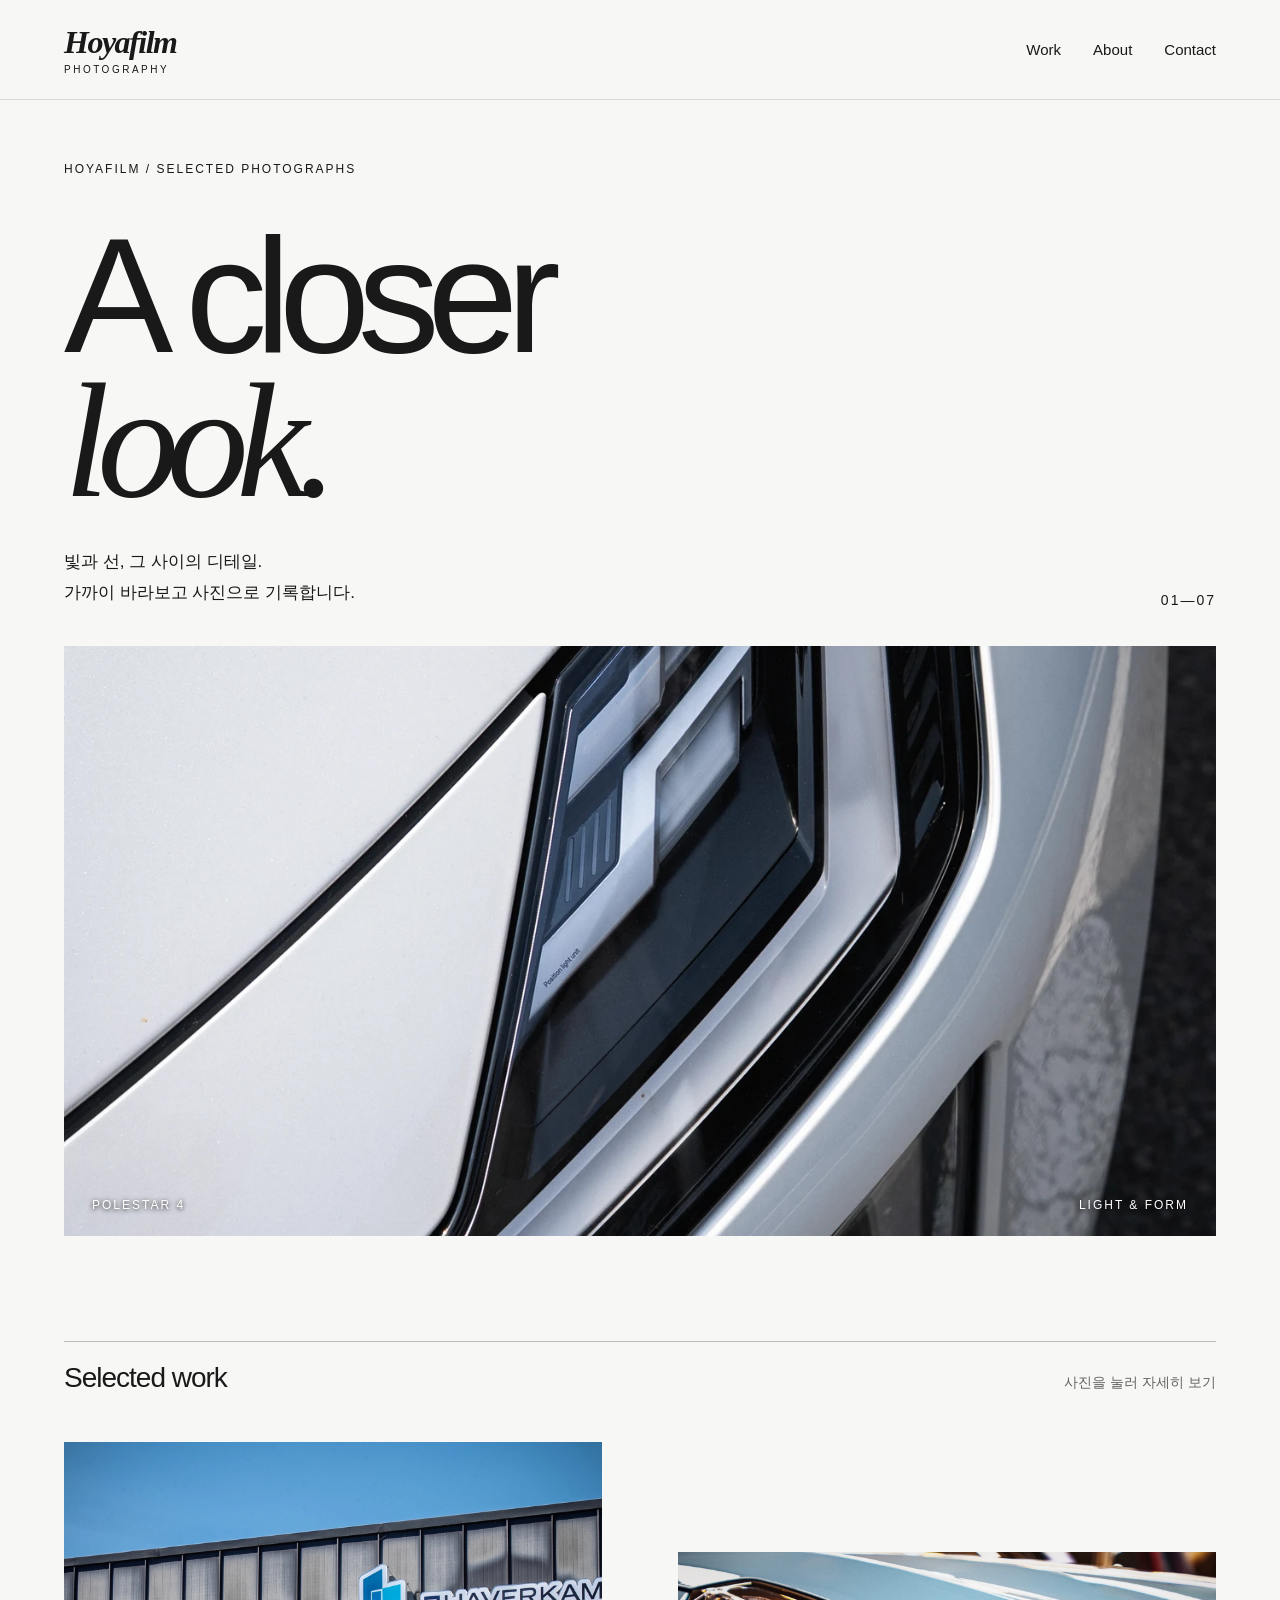
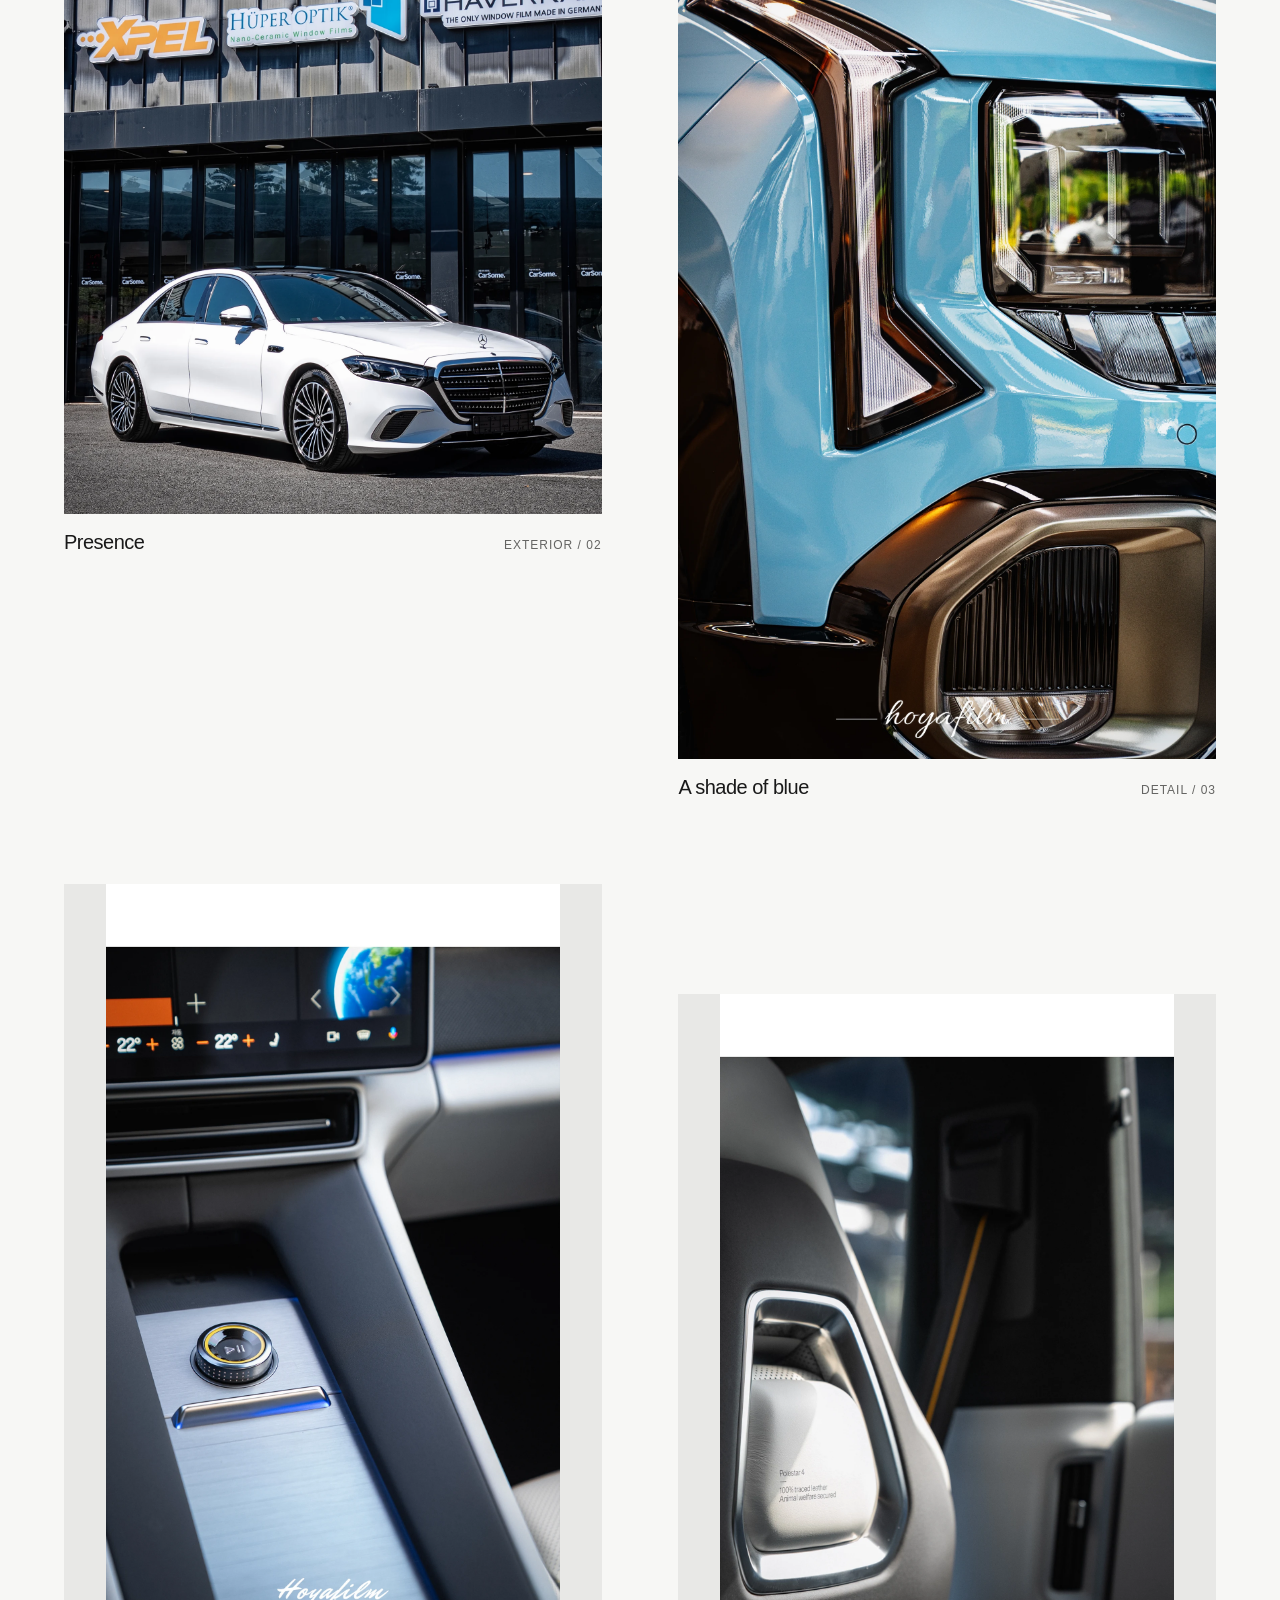
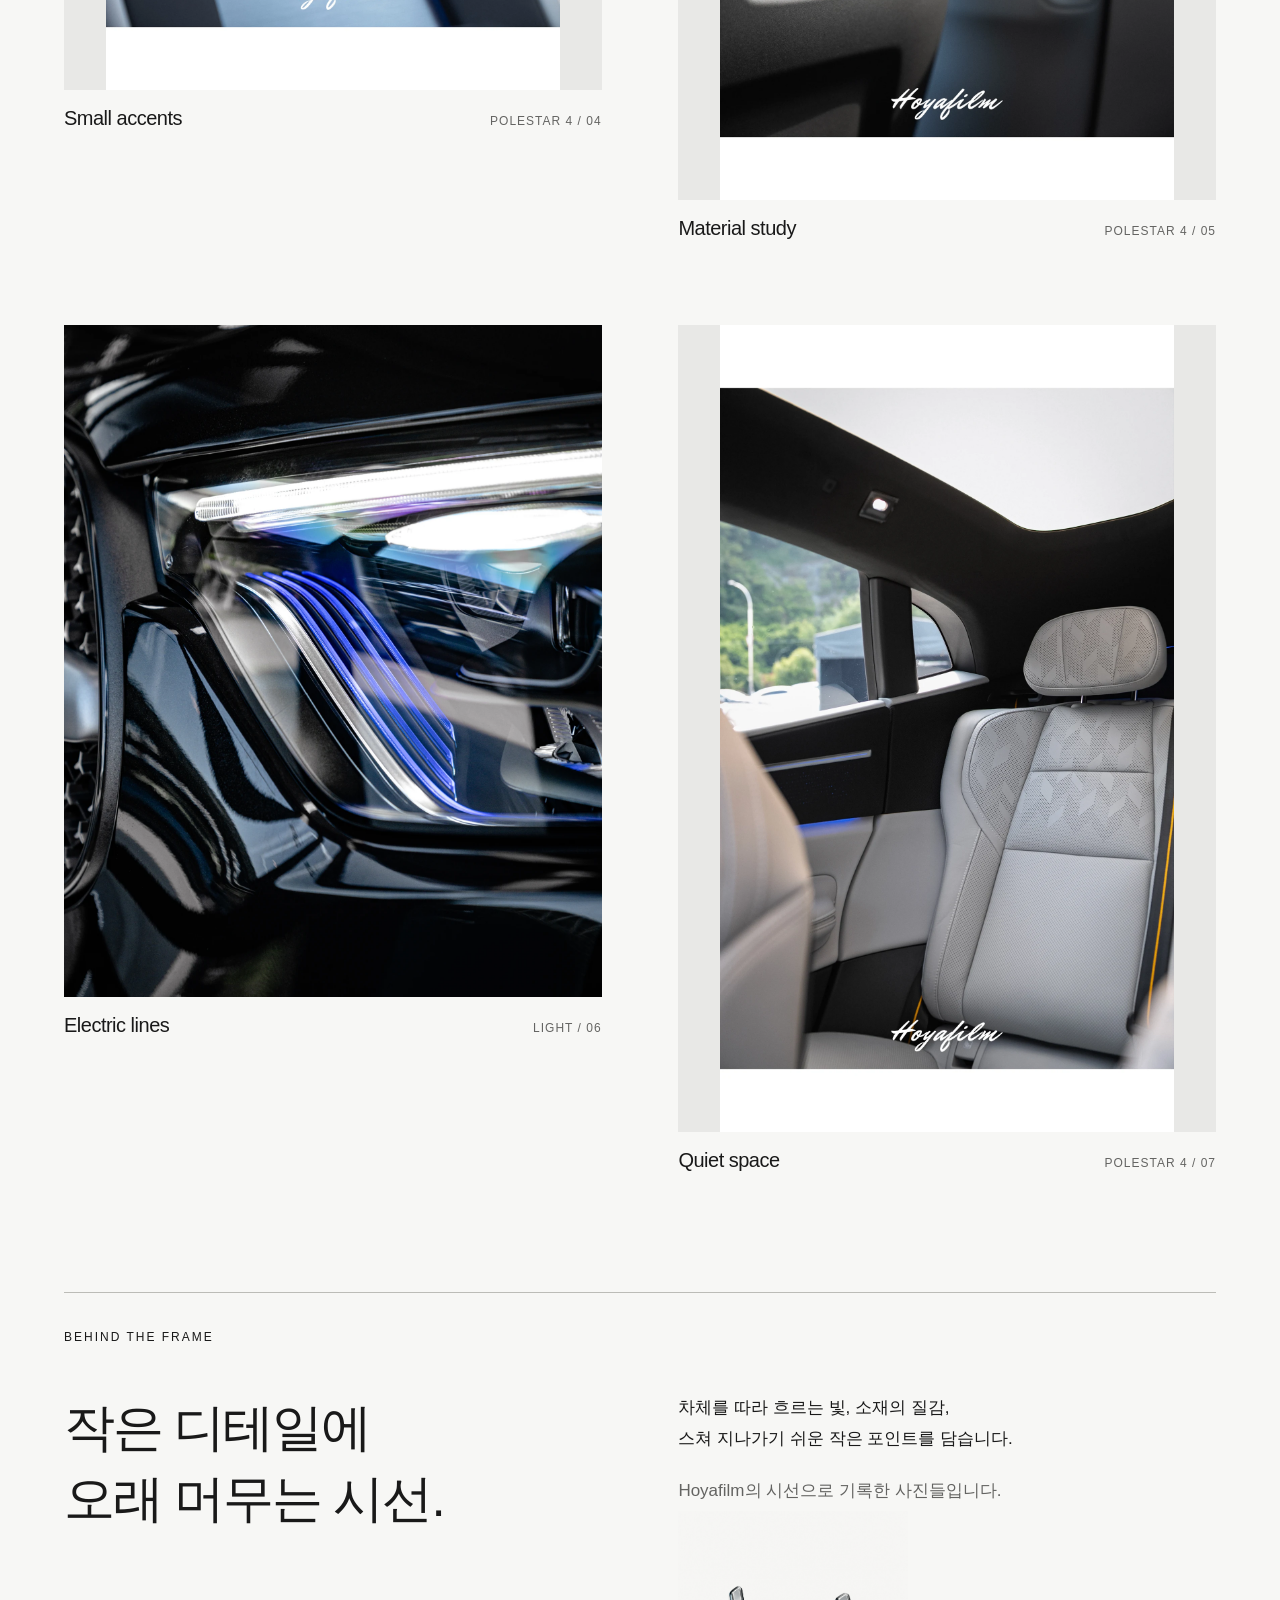
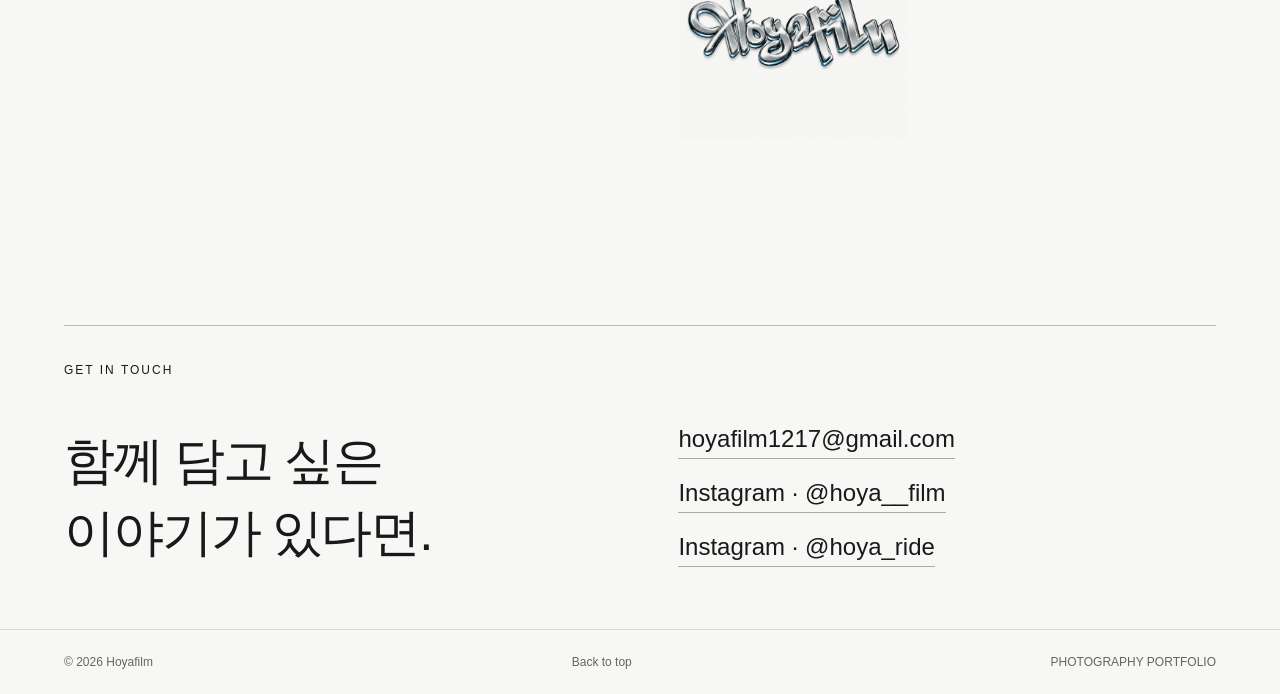
==== index.html @ 0c34497f "Publish Hoyafilm photography portfolio with gallery and contact links" ====
<!doctype html>
<html lang="ko"><head><meta charset="utf-8"><meta name="viewport" content="width=device-width,initial-scale=1"><meta name="description" content="Hoyafilm — 빛과 선, 작은 디테일을 기록하는 사진 포트폴리오."><meta name="theme-color" content="#f7f7f5"><title>Hoyafilm — Photography</title><link rel="icon" href="data:image/svg+xml,%3Csvg xmlns='http://www.w3.org/2000/svg' viewBox='0 0 64 64'%3E%3Crect width='64' height='64' rx='16' fill='%23191919'/%3E%3Ctext x='32' y='46' text-anchor='middle' font-family='serif' font-style='italic' font-size='48' fill='white'%3EH%3C/text%3E%3C/svg%3E"><link rel="stylesheet" href="style.css"></head>
<body><a class="skip" href="#work">작품으로 바로가기</a><header><a class="brand" href="#" aria-label="Hoyafilm 홈">Hoyafilm<span>PHOTOGRAPHY</span></a><nav aria-label="주 메뉴"><a href="#work">Work</a><a href="#about">About</a><a href="#contact">Contact</a></nav></header>
<main><section class="intro"><div class="eyebrow">HOYAFILM / SELECTED PHOTOGRAPHS</div><h1>A closer<br><span>look.</span></h1><div class="intro-bottom"><p>빛과 선, 그 사이의 디테일.<br>가까이 바라보고 사진으로 기록합니다.</p><span class="index">01—07</span></div><div class="hero-image"><button class="photo" data-index="0" aria-label="폴스타 헤드라이트 사진 크게 보기"><img src="assets/polestar-light.webp" alt="흰 폴스타 차체를 가로지르는 헤드라이트의 날카로운 선" fetchpriority="high"></button><div class="hero-label"><span>POLESTAR 4</span><span>LIGHT & FORM</span></div></div></section>
<section class="work" id="work"><div class="section-heading"><h2>Selected work</h2><span>사진을 눌러 자세히 보기</span></div><div class="gallery">
<figure class="wide"><button class="photo" data-index="1" aria-label="벤츠 사진 크게 보기"><img src="assets/mercedes.webp" alt="푸른 하늘과 어두운 건물 앞에 세워진 흰색 벤츠" loading="lazy"></button><figcaption><h3>Presence</h3><span>EXTERIOR / 02</span></figcaption></figure>
<figure class="offset"><button class="photo" data-index="2" aria-label="파란 차 헤드라이트 사진 크게 보기"><img src="assets/blue-light.webp" alt="하늘색 차체와 헤드라이트의 반사광" loading="lazy"></button><figcaption><h3>A shade of blue</h3><span>DETAIL / 03</span></figcaption></figure>
<figure><button class="photo" data-index="3" aria-label="센터 콘솔 사진 크게 보기"><img src="assets/polestar-console.webp" alt="금속 센터 콘솔 위의 노란 다이얼과 푸른 조명" loading="lazy"></button><figcaption><h3>Small accents</h3><span>POLESTAR 4 / 04</span></figcaption></figure>
<figure class="offset"><button class="photo" data-index="4" aria-label="시트 디테일 사진 크게 보기"><img src="assets/polestar-seat.webp" alt="폴스타 시트 뒷면의 소재와 금속 테두리" loading="lazy"></button><figcaption><h3>Material study</h3><span>POLESTAR 4 / 05</span></figcaption></figure>
<figure class="wide"><button class="photo" data-index="5" aria-label="푸른 헤드라이트 사진 크게 보기"><img src="assets/night-light.webp" alt="검은 차체 안에서 빛나는 푸른 헤드라이트 디테일" loading="lazy"></button><figcaption><h3>Electric lines</h3><span>LIGHT / 06</span></figcaption></figure>
<figure><button class="photo" data-index="6" aria-label="폴스타 실내 사진 크게 보기"><img src="assets/polestar-interior.webp" alt="밝은 시트와 유리 지붕으로 구성된 폴스타 뒷좌석" loading="lazy"></button><figcaption><h3>Quiet space</h3><span>POLESTAR 4 / 07</span></figcaption></figure>
</div></section>
<section id="about" class="about"><div class="eyebrow">BEHIND THE FRAME</div><div class="about-content"><h2>작은 디테일에<br>오래 머무는 시선.</h2><div><p>차체를 따라 흐르는 빛, 소재의 질감,<br>스쳐 지나가기 쉬운 작은 포인트를 담습니다.</p><p>Hoyafilm의 시선으로 기록한 사진들입니다.</p><img class="logo" src="assets/logo.png" alt="Hoyafilm 실버 크롬 로고" loading="lazy"></div></div></section><section id="contact" class="about"><div class="eyebrow">GET IN TOUCH</div><div class="about-content"><h2>함께 담고 싶은<br>이야기가 있다면.</h2><div class="contact-links"><a href="mailto:hoyafilm1217@gmail.com">hoyafilm1217@gmail.com</a><a href="https://www.instagram.com/hoya__film/" target="_blank" rel="noopener noreferrer">Instagram · @hoya__film</a><a href="https://www.instagram.com/hoya_ride/" target="_blank" rel="noopener noreferrer">Instagram · @hoya_ride</a></div></div></section></main>
<footer><span>© <span id="year">2026</span> Hoyafilm</span><a href="#">Back to top</a><span>PHOTOGRAPHY PORTFOLIO</span></footer>
<dialog id="viewer" aria-label="사진 크게 보기"><div class="viewer-bar"><span id="photo-count"></span><button id="close" aria-label="사진 닫기">닫기 ✕</button></div><img id="full-photo" alt=""><div class="viewer-bottom"><button id="prev" aria-label="이전 사진">이전</button><p id="photo-title"></p><button id="next" aria-label="다음 사진">다음</button></div></dialog><script src="script.js"></script></body></html>
---- style.css ----
:root{--paper:#f7f7f5;--ink:#191919;--muted:#646462}*{box-sizing:border-box}html{scroll-behavior:smooth;scroll-padding-top:90px}body{margin:0;background:var(--paper);color:var(--ink);font-family:Arial,'Apple SD Gothic Neo','Noto Sans KR',sans-serif}a{color:inherit;text-decoration:none}button{font:inherit;cursor:pointer}a:focus-visible,button:focus-visible{outline:3px solid #2459d3;outline-offset:5px}.skip{position:fixed;top:-100px;left:20px;padding:12px;background:white;z-index:20}.skip:focus{top:10px}header{height:100px;display:flex;align-items:center;justify-content:space-between;padding:0 5vw;border-bottom:1px solid #d8d8d4}.brand{font-family:Georgia,serif;font-style:italic;font-weight:bold;font-size:32px;letter-spacing:-1.5px}.brand span{display:block;font-family:Arial,sans-serif;font-size:10px;font-weight:normal;letter-spacing:2.5px;font-style:normal;margin-top:3px}nav{display:flex;gap:32px;font-size:15px}nav a:hover,footer a:hover{text-decoration:underline;text-underline-offset:5px}.intro{padding:60px 5vw 0}.eyebrow{font-size:12px;letter-spacing:2px;line-height:1.6}h1{font-size:clamp(84px,12.8vw,190px);letter-spacing:-.075em;line-height:.88;font-weight:500;margin:45px 0 32px}h1 span{font-family:Georgia,serif;font-style:italic;font-weight:400}.intro-bottom{display:flex;align-items:flex-end;justify-content:space-between;margin-bottom:38px}p{font-size:17px;line-height:1.85;margin:0}.index{font-size:14px;letter-spacing:2px}.hero-image{position:relative;height:590px;overflow:hidden;background:#d4d7d9}.photo{border:0;padding:0;display:block;background:#e8e8e6;width:100%;overflow:hidden}.photo img{display:block;width:100%;height:100%;object-fit:cover;transition:transform .6s}.photo:hover img{transform:scale(1.025)}.hero-image .photo{height:100%}.hero-image img{object-position:50% 48%}.hero-label{position:absolute;bottom:24px;left:28px;right:28px;display:flex;justify-content:space-between;color:white;font-size:12px;letter-spacing:2px;pointer-events:none;text-shadow:0 1px 5px #000}.work{padding:105px 5vw 0}.section-heading{display:flex;justify-content:space-between;align-items:baseline;border-top:1px solid #bcbcb7;padding-top:20px;margin-bottom:48px;gap:20px}.section-heading h2{margin:0;font-size:28px;font-weight:400;letter-spacing:-1px}.section-heading span{font-size:14px;color:var(--muted)}.gallery{display:grid;grid-template-columns:1fr 1fr;gap:85px 6vw;align-items:start}.gallery figure{margin:0}.gallery .photo{aspect-ratio:2/3}.gallery .wide .photo{aspect-ratio:4/5}.gallery .offset{margin-top:110px}.gallery img{object-fit:contain}.gallery .wide img{object-fit:cover}.gallery figure:first-child img{object-position:center 75%}figcaption{display:flex;align-items:baseline;justify-content:space-between;gap:15px;padding-top:17px}figcaption h3{font-size:20px;font-weight:400;margin:0;letter-spacing:-.5px}figcaption span{font-size:12px;letter-spacing:1px;color:var(--muted)}.about{margin:120px 5vw 0;padding:35px 0 60px;border-top:1px solid #bcbcb7}.about-content{display:grid;grid-template-columns:1fr 1fr;gap:6vw;margin-top:45px}.about h2{font-size:clamp(30px,4vw,56px);letter-spacing:-2px;font-weight:400;line-height:1.4;margin:0}.about p+p{margin-top:20px;color:var(--muted)}.logo{width:230px;max-width:100%;margin-top:5px;mix-blend-mode:multiply}footer{padding:25px 5vw;display:flex;justify-content:space-between;gap:20px;border-top:1px solid #d8d8d4;font-size:12px;color:var(--muted)}dialog{border:0;max-width:100vw;max-height:100dvh;width:100vw;height:100dvh;padding:20px 4vw;background:#101010;color:white}dialog[open]{display:flex;flex-direction:column;align-items:center;justify-content:space-between}dialog::backdrop{background:#101010}.viewer-bar,.viewer-bottom{width:100%;display:flex;align-items:center;justify-content:space-between;gap:15px;flex-shrink:0}.viewer-bar{height:45px}.viewer-bottom{min-height:60px}.viewer-bottom p{text-align:center;font-size:15px}dialog button{background:none;border:1px solid #555;color:white;padding:10px 16px;border-radius:2px;font-size:14px}#full-photo{min-height:0;max-height:calc(100dvh - 155px);max-width:100%;object-fit:contain}#photo-count{font-size:14px;font-variant-numeric:tabular-nums}@media(min-width:1500px){main,header,footer{max-width:1800px;margin-inline:auto}}@media(max-width:700px){header{height:80px}.intro{padding-top:35px}h1{font-size:clamp(76px,21vw,140px);margin-top:35px}.intro-bottom p{font-size:15px}.hero-image{height:430px}.hero-label{left:15px;right:15px;font-size:10px}.work{padding-top:65px}.section-heading h2{font-size:24px}.section-heading span{font-size:12px}.gallery{gap:45px;grid-template-columns:1fr}.gallery .offset{margin-top:0}.gallery .photo{max-height:680px}.gallery .wide .photo{aspect-ratio:3/4}.about{margin-top:70px}.about-content{grid-template-columns:1fr;gap:25px;margin-top:25px}.logo{width:190px}footer{flex-wrap:wrap}footer>span:last-child{display:none}figcaption h3{font-size:19px}.brand{font-size:28px}nav{gap:22px}}@media(prefers-reduced-motion:reduce){html{scroll-behavior:auto}.photo img{transition:none}}

.contact-links{display:flex;flex-direction:column;align-items:flex-start;gap:20px;overflow-wrap:anywhere}.contact-links a{font-size:clamp(16px,2vw,24px);border-bottom:1px solid #aaa;padding-bottom:5px}.contact-links a:hover{color:#2459d3}
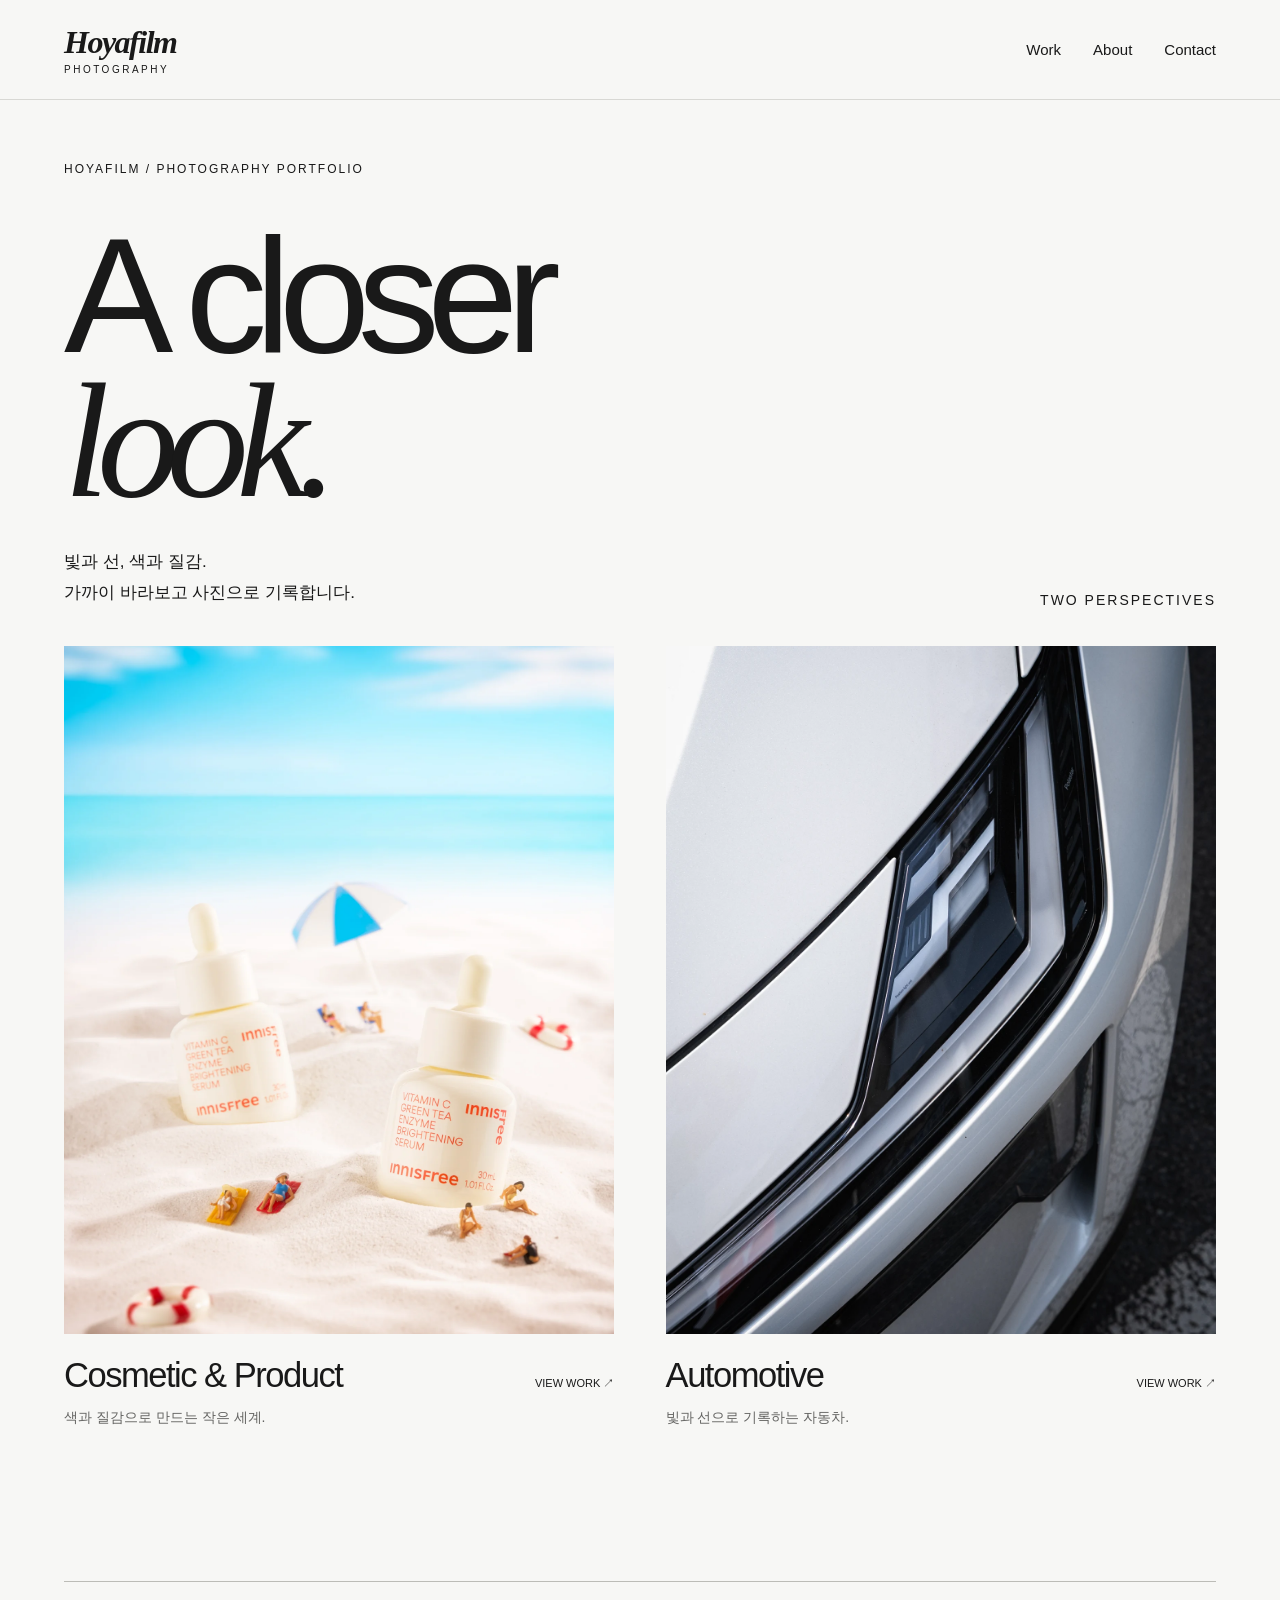
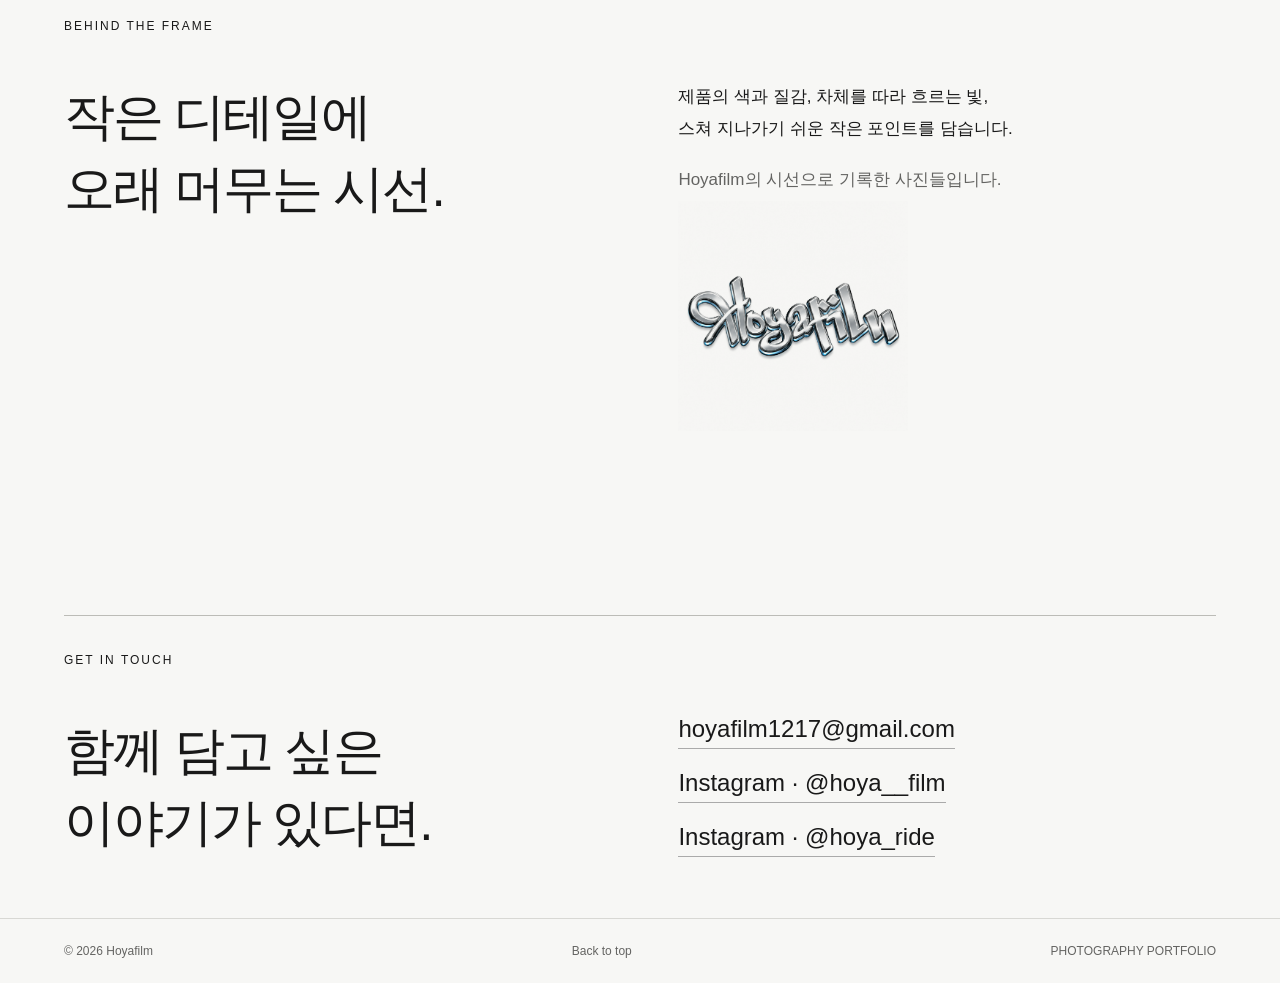
==== commit 496b4fdc: "Add Cosmetic & Product and Automotive portfolio collections" ====
--- a/index.html
+++ b/index.html
@@ -1,15 +1,5 @@
 <!doctype html>
 <html lang="ko"><head><meta charset="utf-8"><meta name="viewport" content="width=device-width,initial-scale=1"><meta name="description" content="Hoyafilm — 빛과 선, 작은 디테일을 기록하는 사진 포트폴리오."><meta name="theme-color" content="#f7f7f5"><title>Hoyafilm — Photography</title><link rel="icon" href="data:image/svg+xml,%3Csvg xmlns='http://www.w3.org/2000/svg' viewBox='0 0 64 64'%3E%3Crect width='64' height='64' rx='16' fill='%23191919'/%3E%3Ctext x='32' y='46' text-anchor='middle' font-family='serif' font-style='italic' font-size='48' fill='white'%3EH%3C/text%3E%3C/svg%3E"><link rel="stylesheet" href="style.css"></head>
-<body><a class="skip" href="#work">작품으로 바로가기</a><header><a class="brand" href="#" aria-label="Hoyafilm 홈">Hoyafilm<span>PHOTOGRAPHY</span></a><nav aria-label="주 메뉴"><a href="#work">Work</a><a href="#about">About</a><a href="#contact">Contact</a></nav></header>
-<main><section class="intro"><div class="eyebrow">HOYAFILM / SELECTED PHOTOGRAPHS</div><h1>A closer<br><span>look.</span></h1><div class="intro-bottom"><p>빛과 선, 그 사이의 디테일.<br>가까이 바라보고 사진으로 기록합니다.</p><span class="index">01—07</span></div><div class="hero-image"><button class="photo" data-index="0" aria-label="폴스타 헤드라이트 사진 크게 보기"><img src="assets/polestar-light.webp" alt="흰 폴스타 차체를 가로지르는 헤드라이트의 날카로운 선" fetchpriority="high"></button><div class="hero-label"><span>POLESTAR 4</span><span>LIGHT & FORM</span></div></div></section>
-<section class="work" id="work"><div class="section-heading"><h2>Selected work</h2><span>사진을 눌러 자세히 보기</span></div><div class="gallery">
-<figure class="wide"><button class="photo" data-index="1" aria-label="벤츠 사진 크게 보기"><img src="assets/mercedes.webp" alt="푸른 하늘과 어두운 건물 앞에 세워진 흰색 벤츠" loading="lazy"></button><figcaption><h3>Presence</h3><span>EXTERIOR / 02</span></figcaption></figure>
-<figure class="offset"><button class="photo" data-index="2" aria-label="파란 차 헤드라이트 사진 크게 보기"><img src="assets/blue-light.webp" alt="하늘색 차체와 헤드라이트의 반사광" loading="lazy"></button><figcaption><h3>A shade of blue</h3><span>DETAIL / 03</span></figcaption></figure>
-<figure><button class="photo" data-index="3" aria-label="센터 콘솔 사진 크게 보기"><img src="assets/polestar-console.webp" alt="금속 센터 콘솔 위의 노란 다이얼과 푸른 조명" loading="lazy"></button><figcaption><h3>Small accents</h3><span>POLESTAR 4 / 04</span></figcaption></figure>
-<figure class="offset"><button class="photo" data-index="4" aria-label="시트 디테일 사진 크게 보기"><img src="assets/polestar-seat.webp" alt="폴스타 시트 뒷면의 소재와 금속 테두리" loading="lazy"></button><figcaption><h3>Material study</h3><span>POLESTAR 4 / 05</span></figcaption></figure>
-<figure class="wide"><button class="photo" data-index="5" aria-label="푸른 헤드라이트 사진 크게 보기"><img src="assets/night-light.webp" alt="검은 차체 안에서 빛나는 푸른 헤드라이트 디테일" loading="lazy"></button><figcaption><h3>Electric lines</h3><span>LIGHT / 06</span></figcaption></figure>
-<figure><button class="photo" data-index="6" aria-label="폴스타 실내 사진 크게 보기"><img src="assets/polestar-interior.webp" alt="밝은 시트와 유리 지붕으로 구성된 폴스타 뒷좌석" loading="lazy"></button><figcaption><h3>Quiet space</h3><span>POLESTAR 4 / 07</span></figcaption></figure>
-</div></section>
-<section id="about" class="about"><div class="eyebrow">BEHIND THE FRAME</div><div class="about-content"><h2>작은 디테일에<br>오래 머무는 시선.</h2><div><p>차체를 따라 흐르는 빛, 소재의 질감,<br>스쳐 지나가기 쉬운 작은 포인트를 담습니다.</p><p>Hoyafilm의 시선으로 기록한 사진들입니다.</p><img class="logo" src="assets/logo.png" alt="Hoyafilm 실버 크롬 로고" loading="lazy"></div></div></section><section id="contact" class="about"><div class="eyebrow">GET IN TOUCH</div><div class="about-content"><h2>함께 담고 싶은<br>이야기가 있다면.</h2><div class="contact-links"><a href="mailto:hoyafilm1217@gmail.com">hoyafilm1217@gmail.com</a><a href="https://www.instagram.com/hoya__film/" target="_blank" rel="noopener noreferrer">Instagram · @hoya__film</a><a href="https://www.instagram.com/hoya_ride/" target="_blank" rel="noopener noreferrer">Instagram · @hoya_ride</a></div></div></section></main>
-<footer><span>© <span id="year">2026</span> Hoyafilm</span><a href="#">Back to top</a><span>PHOTOGRAPHY PORTFOLIO</span></footer>
-<dialog id="viewer" aria-label="사진 크게 보기"><div class="viewer-bar"><span id="photo-count"></span><button id="close" aria-label="사진 닫기">닫기 ✕</button></div><img id="full-photo" alt=""><div class="viewer-bottom"><button id="prev" aria-label="이전 사진">이전</button><p id="photo-title"></p><button id="next" aria-label="다음 사진">다음</button></div></dialog><script src="script.js"></script></body></html>
+<body><a class="skip" href="#work">작품으로 바로가기</a><header><a class="brand" href="index.html" aria-label="Hoyafilm 홈">Hoyafilm<span>PHOTOGRAPHY</span></a><nav aria-label="주 메뉴"><a href="#work">Work</a><a href="index.html#about">About</a><a href="index.html#contact">Contact</a></nav></header>
+<main><section class="intro"><div class="eyebrow">HOYAFILM / PHOTOGRAPHY PORTFOLIO</div><h1>A closer<br><span>look.</span></h1><div class="intro-bottom"><p>빛과 선, 색과 질감.<br>가까이 바라보고 사진으로 기록합니다.</p><span class="index">TWO PERSPECTIVES</span></div></section><section class="category-grid" id="work" aria-label="포트폴리오 카테고리"><a class="category-card" href="cosmetic-product.html"><div class="category-image"><img src="assets/innisfree.webp" alt="이니스프리 세럼과 미니어처 해변" fetchpriority="high"></div><div class="category-caption"><h2>Cosmetic &amp; Product</h2><span>VIEW WORK ↗</span></div><p>색과 질감으로 만드는 작은 세계.</p></a><a class="category-card" href="automotive.html"><div class="category-image"><img src="assets/polestar-light.webp" alt="흰 폴스타의 헤드라이트" fetchpriority="high"></div><div class="category-caption"><h2>Automotive</h2><span>VIEW WORK ↗</span></div><p>빛과 선으로 기록하는 자동차.</p></a></section><section id="about" class="about"><div class="eyebrow">BEHIND THE FRAME</div><div class="about-content"><h2>작은 디테일에<br>오래 머무는 시선.</h2><div><p>제품의 색과 질감, 차체를 따라 흐르는 빛,<br>스쳐 지나가기 쉬운 작은 포인트를 담습니다.</p><p>Hoyafilm의 시선으로 기록한 사진들입니다.</p><img class="logo" src="assets/logo.png" alt="Hoyafilm 실버 크롬 로고" loading="lazy"></div></div></section><section id="contact" class="about"><div class="eyebrow">GET IN TOUCH</div><div class="about-content"><h2>함께 담고 싶은<br>이야기가 있다면.</h2><div class="contact-links"><a href="mailto:hoyafilm1217@gmail.com">hoyafilm1217@gmail.com</a><a href="https://www.instagram.com/hoya__film/" target="_blank" rel="noopener noreferrer">Instagram · @hoya__film</a><a href="https://www.instagram.com/hoya_ride/" target="_blank" rel="noopener noreferrer">Instagram · @hoya_ride</a></div></div></section></main><footer><span>© <span id="year">2026</span> Hoyafilm</span><a href="#">Back to top</a><span>PHOTOGRAPHY PORTFOLIO</span></footer>
+<script src="script.js"></script></body></html>
--- a/style.css
+++ b/style.css
@@ -1,3 +1,5 @@
 :root{--paper:#f7f7f5;--ink:#191919;--muted:#646462}*{box-sizing:border-box}html{scroll-behavior:smooth;scroll-padding-top:90px}body{margin:0;background:var(--paper);color:var(--ink);font-family:Arial,'Apple SD Gothic Neo','Noto Sans KR',sans-serif}a{color:inherit;text-decoration:none}button{font:inherit;cursor:pointer}a:focus-visible,button:focus-visible{outline:3px solid #2459d3;outline-offset:5px}.skip{position:fixed;top:-100px;left:20px;padding:12px;background:white;z-index:20}.skip:focus{top:10px}header{height:100px;display:flex;align-items:center;justify-content:space-between;padding:0 5vw;border-bottom:1px solid #d8d8d4}.brand{font-family:Georgia,serif;font-style:italic;font-weight:bold;font-size:32px;letter-spacing:-1.5px}.brand span{display:block;font-family:Arial,sans-serif;font-size:10px;font-weight:normal;letter-spacing:2.5px;font-style:normal;margin-top:3px}nav{display:flex;gap:32px;font-size:15px}nav a:hover,footer a:hover{text-decoration:underline;text-underline-offset:5px}.intro{padding:60px 5vw 0}.eyebrow{font-size:12px;letter-spacing:2px;line-height:1.6}h1{font-size:clamp(84px,12.8vw,190px);letter-spacing:-.075em;line-height:.88;font-weight:500;margin:45px 0 32px}h1 span{font-family:Georgia,serif;font-style:italic;font-weight:400}.intro-bottom{display:flex;align-items:flex-end;justify-content:space-between;margin-bottom:38px}p{font-size:17px;line-height:1.85;margin:0}.index{font-size:14px;letter-spacing:2px}.hero-image{position:relative;height:590px;overflow:hidden;background:#d4d7d9}.photo{border:0;padding:0;display:block;background:#e8e8e6;width:100%;overflow:hidden}.photo img{display:block;width:100%;height:100%;object-fit:cover;transition:transform .6s}.photo:hover img{transform:scale(1.025)}.hero-image .photo{height:100%}.hero-image img{object-position:50% 48%}.hero-label{position:absolute;bottom:24px;left:28px;right:28px;display:flex;justify-content:space-between;color:white;font-size:12px;letter-spacing:2px;pointer-events:none;text-shadow:0 1px 5px #000}.work{padding:105px 5vw 0}.section-heading{display:flex;justify-content:space-between;align-items:baseline;border-top:1px solid #bcbcb7;padding-top:20px;margin-bottom:48px;gap:20px}.section-heading h2{margin:0;font-size:28px;font-weight:400;letter-spacing:-1px}.section-heading span{font-size:14px;color:var(--muted)}.gallery{display:grid;grid-template-columns:1fr 1fr;gap:85px 6vw;align-items:start}.gallery figure{margin:0}.gallery .photo{aspect-ratio:2/3}.gallery .wide .photo{aspect-ratio:4/5}.gallery .offset{margin-top:110px}.gallery img{object-fit:contain}.gallery .wide img{object-fit:cover}.gallery figure:first-child img{object-position:center 75%}figcaption{display:flex;align-items:baseline;justify-content:space-between;gap:15px;padding-top:17px}figcaption h3{font-size:20px;font-weight:400;margin:0;letter-spacing:-.5px}figcaption span{font-size:12px;letter-spacing:1px;color:var(--muted)}.about{margin:120px 5vw 0;padding:35px 0 60px;border-top:1px solid #bcbcb7}.about-content{display:grid;grid-template-columns:1fr 1fr;gap:6vw;margin-top:45px}.about h2{font-size:clamp(30px,4vw,56px);letter-spacing:-2px;font-weight:400;line-height:1.4;margin:0}.about p+p{margin-top:20px;color:var(--muted)}.logo{width:230px;max-width:100%;margin-top:5px;mix-blend-mode:multiply}footer{padding:25px 5vw;display:flex;justify-content:space-between;gap:20px;border-top:1px solid #d8d8d4;font-size:12px;color:var(--muted)}dialog{border:0;max-width:100vw;max-height:100dvh;width:100vw;height:100dvh;padding:20px 4vw;background:#101010;color:white}dialog[open]{display:flex;flex-direction:column;align-items:center;justify-content:space-between}dialog::backdrop{background:#101010}.viewer-bar,.viewer-bottom{width:100%;display:flex;align-items:center;justify-content:space-between;gap:15px;flex-shrink:0}.viewer-bar{height:45px}.viewer-bottom{min-height:60px}.viewer-bottom p{text-align:center;font-size:15px}dialog button{background:none;border:1px solid #555;color:white;padding:10px 16px;border-radius:2px;font-size:14px}#full-photo{min-height:0;max-height:calc(100dvh - 155px);max-width:100%;object-fit:contain}#photo-count{font-size:14px;font-variant-numeric:tabular-nums}@media(min-width:1500px){main,header,footer{max-width:1800px;margin-inline:auto}}@media(max-width:700px){header{height:80px}.intro{padding-top:35px}h1{font-size:clamp(76px,21vw,140px);margin-top:35px}.intro-bottom p{font-size:15px}.hero-image{height:430px}.hero-label{left:15px;right:15px;font-size:10px}.work{padding-top:65px}.section-heading h2{font-size:24px}.section-heading span{font-size:12px}.gallery{gap:45px;grid-template-columns:1fr}.gallery .offset{margin-top:0}.gallery .photo{max-height:680px}.gallery .wide .photo{aspect-ratio:3/4}.about{margin-top:70px}.about-content{grid-template-columns:1fr;gap:25px;margin-top:25px}.logo{width:190px}footer{flex-wrap:wrap}footer>span:last-child{display:none}figcaption h3{font-size:19px}.brand{font-size:28px}nav{gap:22px}}@media(prefers-reduced-motion:reduce){html{scroll-behavior:auto}.photo img{transition:none}}
 
 .contact-links{display:flex;flex-direction:column;align-items:flex-start;gap:20px;overflow-wrap:anywhere}.contact-links a{font-size:clamp(16px,2vw,24px);border-bottom:1px solid #aaa;padding-bottom:5px}.contact-links a:hover{color:#2459d3}
+
+.category-grid{display:grid;grid-template-columns:1fr 1fr;gap:4vw;padding:0 5vw 30px}.category-image{overflow:hidden;background:#eee;aspect-ratio:4/5}.category-image img{width:100%;height:100%;object-fit:cover;transition:transform .6s}.category-card:hover img{transform:scale(1.025)}.category-caption{display:flex;justify-content:space-between;align-items:baseline;gap:12px;margin-top:22px}.category-caption h2{font-size:clamp(23px,2.7vw,42px);font-weight:400;letter-spacing:-1.5px;margin:0}.category-caption span{font-size:11px;white-space:nowrap}.category-card p{font-size:14px;color:var(--muted);margin-top:10px}.collection-intro{padding:50px 5vw 0}.back-link{display:inline-block;font-size:12px;letter-spacing:1px;margin-bottom:60px}.collection-intro h1{font-size:clamp(42px,7vw,110px);line-height:1.05;letter-spacing:-.06em;margin:25px 0}.collection{padding-top:65px;padding-bottom:70px}.collection .gallery .photo{aspect-ratio:auto;background:transparent}.collection .gallery img{height:auto;object-fit:contain}.next-collection{display:block;border-top:1px solid #bcbcb7;margin-top:90px;padding-top:30px;font-size:clamp(22px,3vw,40px)}@media(max-width:700px){.category-grid{grid-template-columns:1fr;gap:45px}.category-caption h2{font-size:30px}.index{font-size:10px}.collection-intro{padding-top:30px}.back-link{margin-bottom:35px}.collection .gallery .photo{max-height:none}.category-image{aspect-ratio:4/5}}@media(prefers-reduced-motion:reduce){.category-image img{transition:none}}
